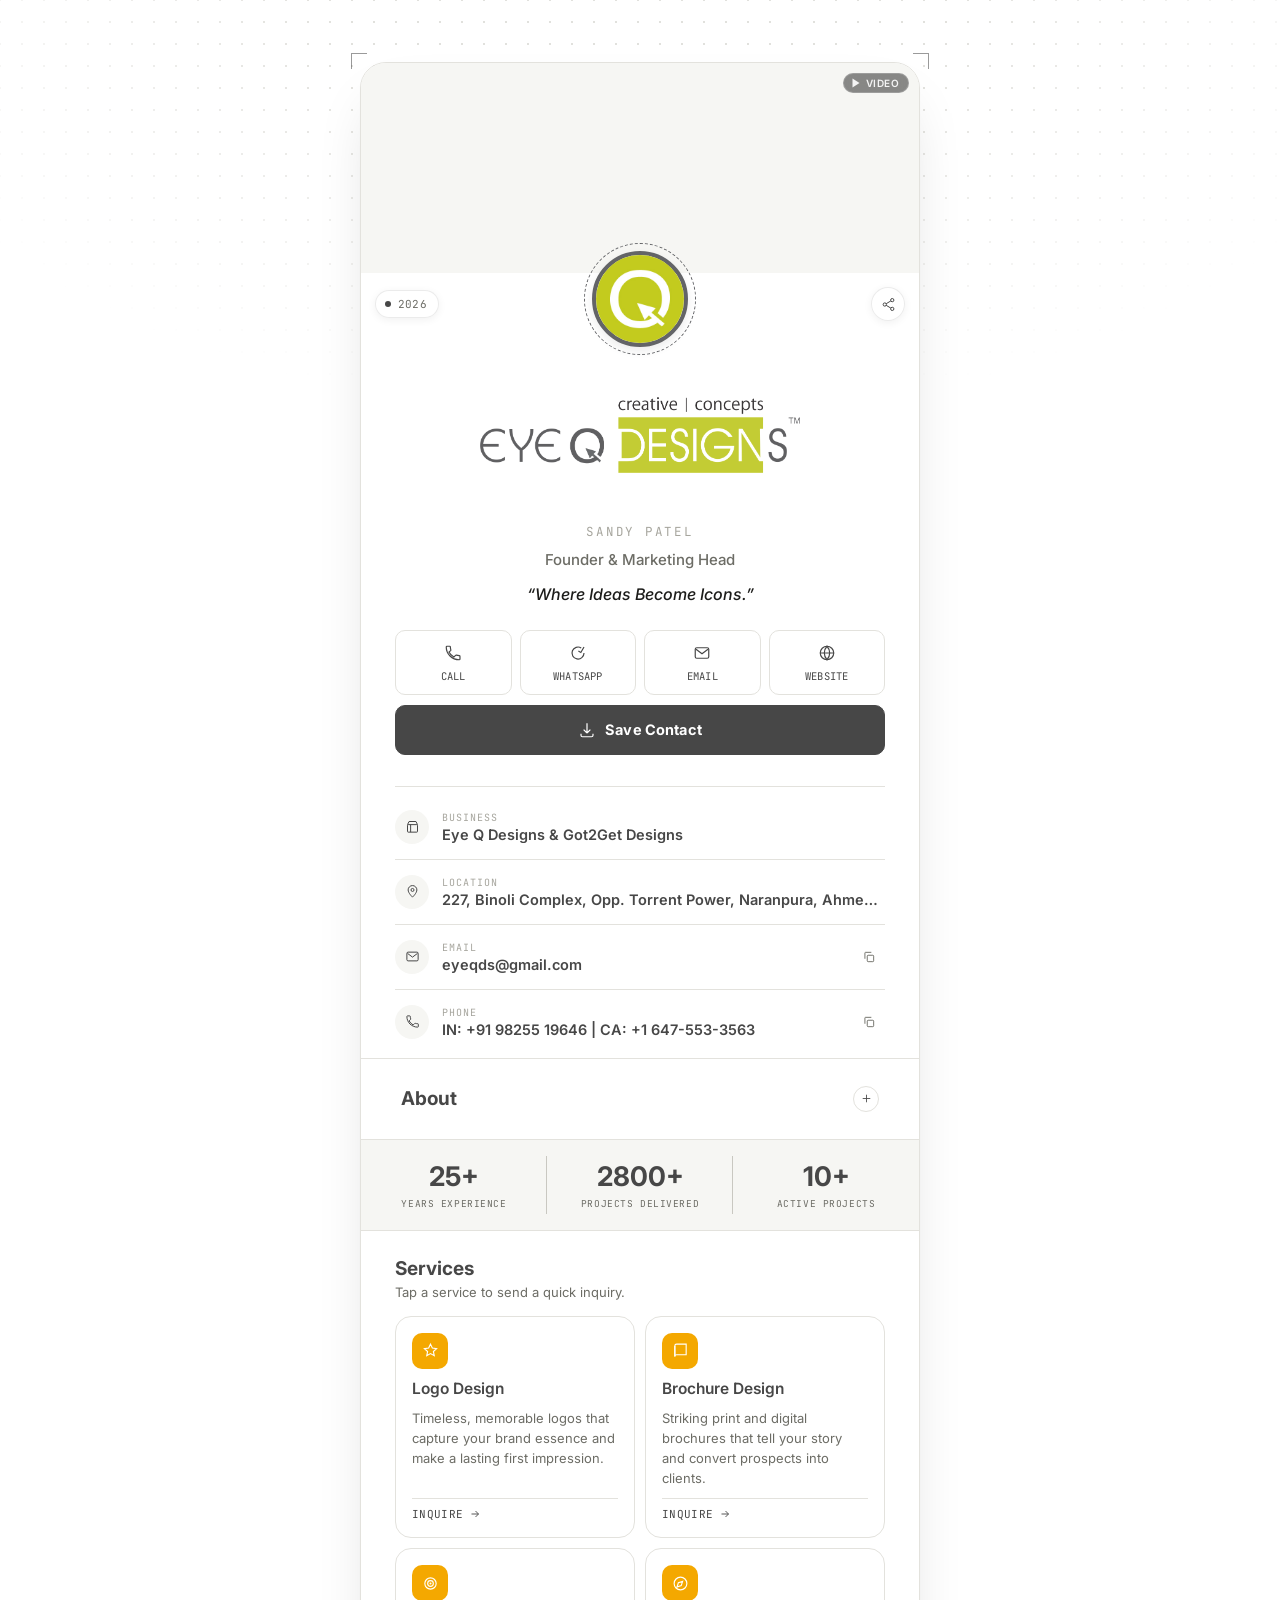
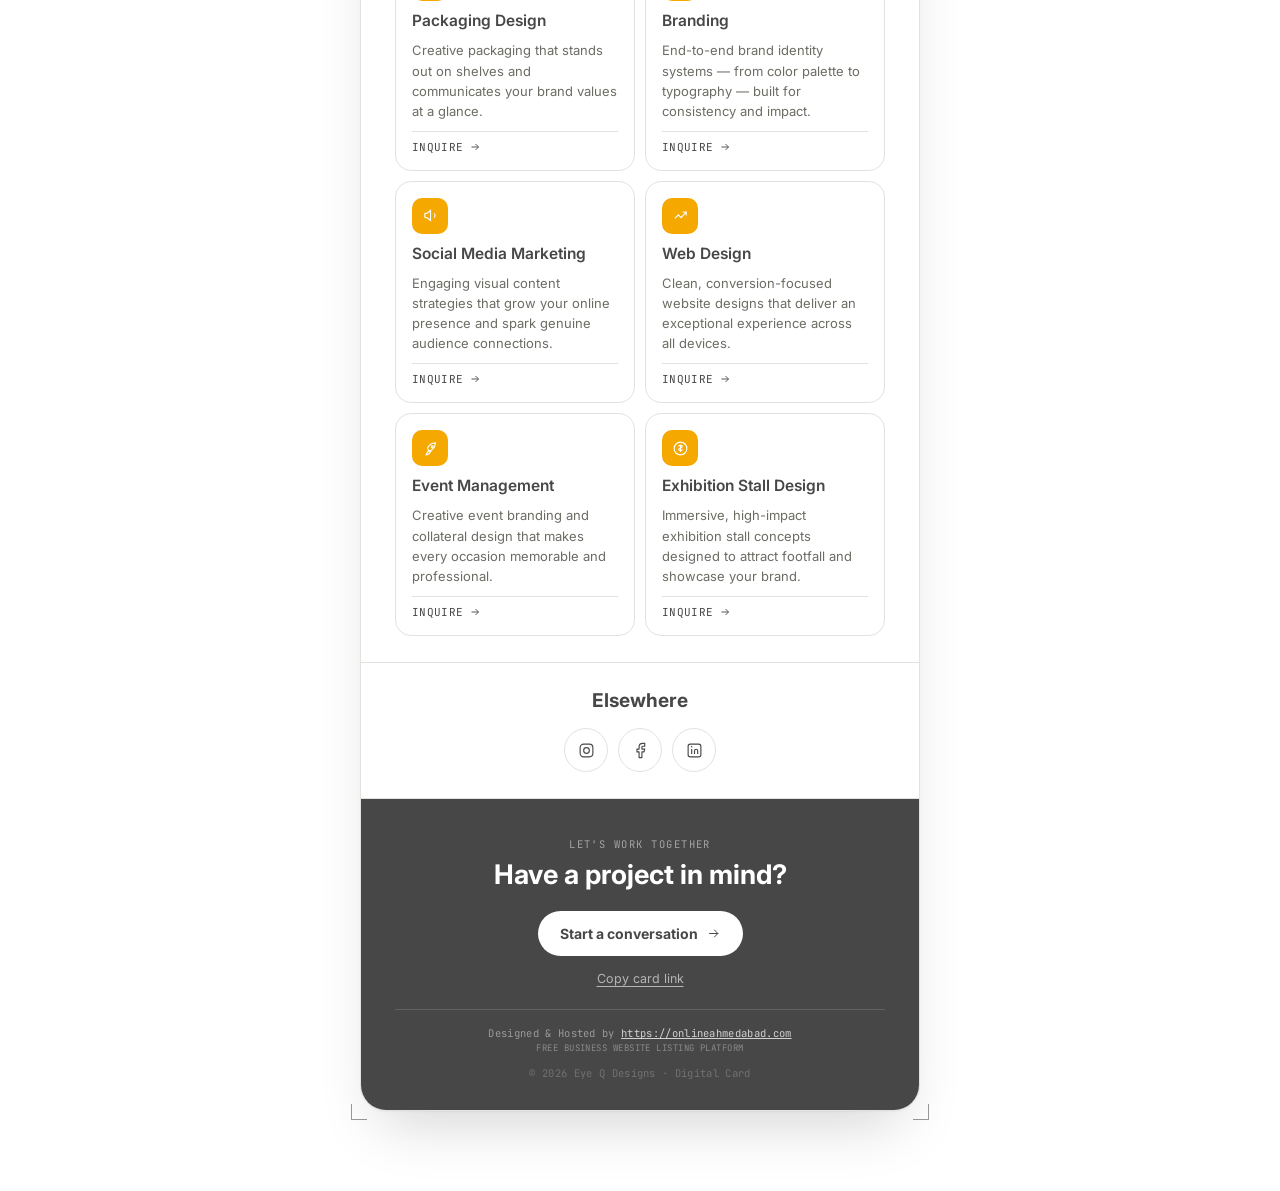
==== digital-card/index.html @ b86238ed "Digital Card Update" ====
<!DOCTYPE html>
<html lang="en">

<head>
  <meta charset="UTF-8">
  <meta name="viewport" content="width=device-width, initial-scale=1.0, viewport-fit=cover">
  <title>Eye Q Designs — Digital Business Card</title>
  <meta name="description"
    content="Eye Q Designs & Got2Get Designs — Professional graphic design studio by Sandy Patel. Logo Design, Branding, Packaging, Social Media Marketing, Web Design, Event Management and Exhibition Stall Design.">
  <meta name="theme-color" content="#0a0a0a">

  <!-- Favicon -->
  <link rel="icon" type="image/x-icon" href="https://onlineahmedabad.com/images/favicon.ico">

  <!-- Open Graph / Facebook / WhatsApp / LinkedIn -->
  <meta property="og:type" content="website">
  <meta property="og:url" content="https://got2get.ca/digital-card/">
  <meta property="og:title" content="Eye Q Designs — Digital Business Card">
  <meta property="og:description"
    content="Eye Q Designs & Got2Get Designs — 25+ years of professional graphic design. Logo, Branding, Packaging, Web Design & more by Sandy Patel.">
  <meta property="og:image" content="images/logo.png">

  <!-- Twitter -->
  <meta name="twitter:card" content="summary_large_image">
  <meta name="twitter:url" content="https://got2get.ca/digital-card/">
  <meta name="twitter:title" content="Eye Q Designs — Digital Business Card">
  <meta name="twitter:description"
    content="Eye Q Designs & Got2Get Designs — 25+ years of professional graphic design. Logo, Branding, Packaging, Web Design & more by Sandy Patel.">
  <meta name="twitter:image" content="images/logo.png">

  <link rel="preconnect" href="https://fonts.googleapis.com">
  <link rel="preconnect" href="https://fonts.gstatic.com" crossorigin>
  <link
    href="https://fonts.googleapis.com/css2?family=Inter:wght@300;400;500;600;700;800;900&family=JetBrains+Mono:wght@400;500&display=swap"
    rel="stylesheet">

  <link rel="stylesheet" href="style.css">
</head>

<body>

  <!-- ambient background -->
  <div class="backdrop" aria-hidden="true"></div>

  <main class="page">
    <div class="card-frame">

      <!-- print-inspired crop marks — the card's signature motif -->
      <span class="crop crop--tl" aria-hidden="true"></span>
      <span class="crop crop--tr" aria-hidden="true"></span>
      <span class="crop crop--bl" aria-hidden="true"></span>
      <span class="crop crop--br" aria-hidden="true"></span>

      <article class="card" id="card" tabindex="-1">

        <!-- ============ PRODUCT SLIDER ============ -->
        <div class="slider-container" id="productSlider">
          <div class="slider-track" id="sliderTrack">
            <!-- populated by JS -->
          </div>
          <button class="slider-arrow slider-arrow--prev" id="sliderPrevBtn" type="button" aria-label="Previous Slide">
            <svg viewBox="0 0 24 24" fill="none" stroke="currentColor" stroke-width="2">
              <path d="M15 19l-7-7 7-7" />
            </svg>
          </button>
          <button class="slider-arrow slider-arrow--next" id="sliderNextBtn" type="button" aria-label="Next Slide">
            <svg viewBox="0 0 24 24" fill="none" stroke="currentColor" stroke-width="2">
              <path d="M9 5l7 7-7 7" />
            </svg>
          </button>
          <div class="slider-dots" id="sliderDots">
            <!-- populated by JS -->
          </div>
        </div>

        <!-- ============ HERO ============ -->
        <header class="hero">
          <div class="hero__top">
            <span class="status" id="statusPill">
              <span class="status__dot" aria-hidden="true"></span>
              2026
            </span>
            <button class="icon-btn" id="shareBtn" type="button" aria-label="Share this card">
              <svg viewBox="0 0 24 24" fill="none" stroke="currentColor" stroke-width="1.6">
                <circle cx="18" cy="5" r="2.6" />
                <circle cx="6" cy="12" r="2.6" />
                <circle cx="18" cy="19" r="2.6" />
                <line x1="8.3" y1="10.7" x2="15.7" y2="6.3" />
                <line x1="8.3" y1="13.3" x2="15.7" y2="17.7" />
              </svg>
            </button>
          </div>

          <div class="avatar" id="avatar" aria-hidden="true">
            <span class="avatar__ring"></span>
            <img src="images/mono-logo.jpg" class="avatar__logo" id="avatarInitials" alt="Eye Q Designs logo">
          </div>

          <img src="images/logo.png" class="brand-logo" alt="Eye Q Designs">
          <p class="eyebrow" id="eyebrow">Sandy Patel</p>
          <h1 class="name sr-only" id="cardName">Eye Q Designs</h1>
          <p class="role" id="cardRole">Founder and Marketing Head</p>
          <p class="tagline" id="cardTagline">“Transforming Spaces. Elevating Lifestyles.”</p>

          <!-- quick actions -->
          <nav class="actions" id="actions" aria-label="Quick contact actions">
            <a class="action-btn" id="actCall" href="#" aria-label="Call">
              <svg viewBox="0 0 24 24" fill="none" stroke="currentColor" stroke-width="1.6">
                <path
                  d="M6.6 10.8c1.4 2.8 3.8 5.2 6.6 6.6l2.2-2.2c.3-.3.7-.4 1.1-.3 1.2.4 2.5.6 3.8.6.6 0 1 .4 1 1V20c0 .6-.4 1-1 1C10.6 21 3 13.4 3 4c0-.6.4-1 1-1h3.5c.6 0 1 .4 1 1 0 1.3.2 2.6.6 3.8.1.4 0 .8-.3 1.1L6.6 10.8Z" />
              </svg>
              <span>Call</span>
            </a>
            <a class="action-btn" id="actWhatsapp" href="#" target="_blank" rel="noopener" aria-label="WhatsApp">
              <svg viewBox="0 0 24 24" fill="none" stroke="currentColor" stroke-width="1.6">
                <path d="M20 12a8 8 0 1 1-3.7-6.7" />
                <path d="M20 4l-4.2 7.3-3.3-2" />
              </svg>
              <span>WhatsApp</span>
            </a>
            <a class="action-btn" id="actEmail" href="#" aria-label="Email">
              <svg viewBox="0 0 24 24" fill="none" stroke="currentColor" stroke-width="1.6">
                <rect x="3" y="5" width="18" height="14" rx="2" />
                <path d="m4 7 8 6 8-6" />
              </svg>
              <span>Email</span>
            </a>
            <a class="action-btn" id="actWeb" href="https://nexadecor.in" target="_blank" rel="noopener"
              aria-label="Website">
              <svg viewBox="0 0 24 24" fill="none" stroke="currentColor" stroke-width="1.6">
                <circle cx="12" cy="12" r="9" />
                <path d="M3 12h18M12 3c2.4 2.6 3.6 5.7 3.6 9s-1.2 6.4-3.6 9c-2.4-2.6-3.6-5.7-3.6-9S9.6 5.6 12 3Z" />
              </svg>
              <span>Website</span>
            </a>
          </nav>

          <button class="save-btn" id="saveBtn" type="button">
            <svg viewBox="0 0 24 24" fill="none" stroke="currentColor" stroke-width="1.6">
              <path d="M12 3v13m0 0-4.5-4.5M12 16l4.5-4.5" />
              <path d="M4 17v2a2 2 0 0 0 2 2h12a2 2 0 0 0 2-2v-2" />
            </svg>
            Save Contact
          </button>
        </header>

        <!-- ============ INFO STRIP ============ -->
        <section class="info-strip" aria-label="Business details">
          <div class="info-row" data-copy data-copy-target="infoBusiness">
            <span class="info-row__icon" aria-hidden="true">
              <svg viewBox="0 0 24 24" fill="none" stroke="currentColor" stroke-width="1.6">
                <rect x="4" y="9" width="16" height="12" rx="1" />
                <path d="M9 21V9M4 9l2.5-5h11L20 9" />
              </svg>
            </span>
            <span class="info-row__text">
              <span class="info-row__label">Business</span>
              <span class="info-row__value" id="infoBusiness">Nexa Decor</span>
            </span>
          </div>
          <div class="info-row" data-copy data-copy-target="infoLocation">
            <span class="info-row__icon" aria-hidden="true">
              <svg viewBox="0 0 24 24" fill="none" stroke="currentColor" stroke-width="1.6">
                <path d="M12 21s7-6.5 7-11.5A7 7 0 0 0 5 9.5C5 14.5 12 21 12 21Z" />
                <circle cx="12" cy="9.5" r="2.4" />
              </svg>
            </span>
            <span class="info-row__text">
              <span class="info-row__label">Location</span>
              <span class="info-row__value" id="infoLocation">Ahmedabad, Gujarat, India</span>
            </span>
          </div>
          <div class="info-row" data-copy data-copy-target="infoEmail">
            <span class="info-row__icon" aria-hidden="true">
              <svg viewBox="0 0 24 24" fill="none" stroke="currentColor" stroke-width="1.6">
                <rect x="3" y="5" width="18" height="14" rx="2" />
                <path d="m4 7 8 6 8-6" />
              </svg>
            </span>
            <span class="info-row__text">
              <span class="info-row__label">Email</span>
              <span class="info-row__value" id="infoEmail">nexadecor.in@gmail.com</span>
            </span>
            <button class="copy-btn" type="button" aria-label="Copy email">
              <svg viewBox="0 0 24 24" fill="none" stroke="currentColor" stroke-width="1.6">
                <rect x="9" y="9" width="11" height="11" rx="1.5" />
                <path d="M5 15V5a1 1 0 0 1 1-1h10" />
              </svg>
            </button>
          </div>
          <div class="info-row" data-copy data-copy-target="infoPhone">
            <span class="info-row__icon" aria-hidden="true">
              <svg viewBox="0 0 24 24" fill="none" stroke="currentColor" stroke-width="1.6">
                <path
                  d="M6.6 10.8c1.4 2.8 3.8 5.2 6.6 6.6l2.2-2.2c.3-.3.7-.4 1.1-.3 1.2.4 2.5.6 3.8.6.6 0 1 .4 1 1V20c0 .6-.4 1-1 1C10.6 21 3 13.4 3 4c0-.6.4-1 1-1h3.5c.6 0 1 .4 1 1 0 1.3.2 2.6.6 3.8.1.4 0 .8-.3 1.1L6.6 10.8Z" />
              </svg>
            </span>
            <span class="info-row__text">
              <span class="info-row__label">Phone</span>
              <span class="info-row__value" id="infoPhone">+91 98671 42626</span>
            </span>
            <button class="copy-btn" type="button" aria-label="Copy phone number">
              <svg viewBox="0 0 24 24" fill="none" stroke="currentColor" stroke-width="1.6">
                <rect x="9" y="9" width="11" height="11" rx="1.5" />
                <path d="M5 15V5a1 1 0 0 1 1-1h10" />
              </svg>
            </button>
          </div>
        </section>

        <!-- ============ ABOUT ============ -->
        <section class="section" id="aboutSection">
          <button class="accordion__trigger" id="aboutTrigger" aria-expanded="false" aria-controls="aboutPanel">
            <span class="section__title">About</span>
            <span class="accordion__icon" aria-hidden="true">
              <svg viewBox="0 0 24 24" fill="none" stroke="currentColor" stroke-width="1.6">
                <line x1="12" y1="5" x2="12" y2="19" />
                <line x1="5" y1="12" x2="19" y2="12" />
              </svg>
            </span>
          </button>
          <div class="accordion__panel" id="aboutPanel">
            <div class="accordion__inner" id="aboutContent">
              <!-- populated by JS -->
            </div>
          </div>
        </section>

        <!-- ============ HIGHLIGHTS ============ -->
        <section class="highlights" id="highlights" aria-label="Career highlights">
          <!-- populated by JS -->
        </section>

        <!-- ============ SERVICES ============ -->
        <section class="section" data-reveal>
          <p class="section__title section__title--static">Services</p>
          <p class="section__sub">Tap a service to send a quick inquiry.</p>
          <div class="services" id="services">
            <!-- populated by JS -->
          </div>
        </section>

        <!-- ============ SOCIAL ============ -->
        <section class="section social" data-reveal>
          <p class="section__title section__title--static">Elsewhere</p>
          <div class="social__row" id="socialRow">
            <!-- populated by JS -->
          </div>
        </section>

        <!-- ============ FOOTER / CTA ============ -->
        <footer class="footer" data-reveal>
          <p class="footer__kicker">Let's work together</p>
          <h2 class="footer__title">Have a project in mind?</h2>
          <a class="footer__cta" id="footerWhatsapp" href="#" target="_blank" rel="noopener">
            Start a conversation
            <svg viewBox="0 0 24 24" fill="none" stroke="currentColor" stroke-width="1.6">
              <path d="M5 12h14M13 6l6 6-6 6" />
            </svg>
          </a>
          <button class="footer__ghost" id="copyLinkBtn" type="button">Copy card link</button>
          <div class="footer__rule" aria-hidden="true"></div>
          <p class="footer__fine">
            Designed & Hosted by <a href="https://onlineahmedabad.com" target="_blank" rel="noopener"
              style="text-decoration: underline; color: rgba(255, 255, 255, 0.75);"
              title="Free Business Website Listing Platform">https://onlineahmedabad.com</a>
            <br>
            <span style="font-size: 9px; opacity: 0.8; letter-spacing: 0.05em; text-transform: uppercase;">Free Business
              Website Listing Platform</span>
          </p>
          <p class="footer__fine" style="margin-top: 12px; opacity: 0.5;">
            &copy; <span id="footYear"></span> <span id="footName"></span> · Digital Card
          </p>
        </footer>

      </article>
    </div>
  </main>

  <div class="toast" id="toast" role="status" aria-live="polite"></div>

  <script src="script.js"></script>
</body>

</html>
---- digital-card/style.css ----
/* ============================================================
   DIGITAL BUSINESS CARD — design tokens
   Strict monochrome system: black is the root, white the ground.
   ============================================================ */

:root {
  --ink: #474747;
  /* root color — primary text, buttons, borders on focus */
  --ink-soft: #1c1c1a;
  /* hover state of ink surfaces */
  --paper: #ffffff;
  /* background */
  --paper-soft: #f6f6f3;
  /* secondary panel tint */
  --line: #e3e2dd;
  /* hairline borders */
  --line-strong: #c9c8c1;
  --mute: #6c6c65;
  /* secondary text */
  --mute-2: #a6a59d;
  /* tertiary / placeholder text */

  --font-display: 'Inter', -apple-system, BlinkMacSystemFont, 'Segoe UI', sans-serif;
  --font-body: 'Inter', -apple-system, BlinkMacSystemFont, 'Segoe UI', sans-serif;
  --font-mono: 'JetBrains Mono', ui-monospace, SFMono-Regular, Menlo, monospace;

  --radius-lg: 26px;
  --radius-md: 16px;
  --radius-sm: 10px;

  --shadow-card: 0 1px 2px rgba(10, 10, 10, .04), 0 30px 60px -20px rgba(10, 10, 10, .18);

  --ease: cubic-bezier(.22, 1, .36, 1);
}

/* ============ Reset ============ */
*,
*::before,
*::after {
  box-sizing: border-box;
}

html {
  -webkit-text-size-adjust: 100%;
}

body {
  margin: 0;
  background: var(--paper);
  color: var(--ink);
  font-family: var(--font-body);
  -webkit-font-smoothing: antialiased;
  text-rendering: optimizeLegibility;
}

h1,
h2,
h3,
p {
  margin: 0;
}

ul {
  list-style: none;
  margin: 0;
  padding: 0;
}

a {
  color: inherit;
  text-decoration: none;
}

button {
  font: inherit;
  color: inherit;
  background: none;
  border: 0;
  cursor: pointer;
}

img {
  max-width: 100%;
  display: block;
}

svg {
  width: 18px;
  height: 18px;
}

:focus-visible {
  outline: 2px solid var(--ink);
  outline-offset: 3px;
  border-radius: 4px;
}

/* ============ Backdrop ============ */
.backdrop {
  position: fixed;
  inset: 0;
  z-index: -1;
  background-image: radial-gradient(var(--line-strong) 1px, transparent 1px);
  background-size: 22px 22px;
  background-position: -11px -11px;
  -webkit-mask-image: radial-gradient(ellipse 80% 60% at 50% 0%, #000 30%, transparent 78%);
  mask-image: radial-gradient(ellipse 80% 60% at 50% 0%, #000 30%, transparent 78%);
  opacity: .55;
}

/* ============ Page / frame ============ */
.page {
  min-height: 100vh;
  min-height: 100dvh;
  display: flex;
  justify-content: center;
  align-items: flex-start;
  padding: 28px 16px 56px;
}

.card-frame {
  position: relative;
  width: 100%;
  max-width: 500px;
  margin-top: 6px;
  perspective: 1600px;
}

/* Crop marks — the card's signature motif, borrowed from print press-checks */
.crop {
  position: absolute;
  width: 16px;
  height: 16px;
  pointer-events: none;
  opacity: .55;
}

.crop::before,
.crop::after {
  content: "";
  position: absolute;
  background: var(--ink);
}

.crop::before {
  width: 100%;
  height: 1px;
  top: 0;
  left: 0;
}

.crop::after {
  width: 1px;
  height: 100%;
  top: 0;
  left: 0;
}

.crop--tl {
  top: -9px;
  left: -9px;
}

.crop--tr {
  top: -9px;
  right: -9px;
  transform: scaleX(-1);
}

.crop--bl {
  bottom: -9px;
  left: -9px;
  transform: scaleY(-1);
}

.crop--br {
  bottom: -9px;
  right: -9px;
  transform: scale(-1, -1);
}

/* ============ Card ============ */
.card {
  position: relative;
  background: var(--paper);
  border: 1px solid var(--line);
  border-radius: var(--radius-lg);
  box-shadow: var(--shadow-card);
  overflow: hidden;
  transform-style: preserve-3d;
  will-change: transform;
  transition: transform .35s var(--ease);
}

.card:focus {
  outline: none;
}

/* ============ Product Slider ============ */
.slider-container {
  position: relative;
  width: 100%;
  height: 210px;
  background: var(--paper-soft);
  overflow: hidden;
  user-select: none;
}

.slider-track {
  display: flex;
  height: 100%;
  width: 100%;
  transition: transform 0.5s cubic-bezier(.22, 1, .36, 1);
  will-change: transform;
}

.slide {
  min-width: 100%;
  height: 100%;
  position: relative;
}

.slide img,
.slide video {
  width: 100%;
  height: 100%;
  object-fit: cover;
  display: block;
}

/* Muted / autoplay indicator badge on video slides */
.slide-video-badge {
  position: absolute;
  top: 10px;
  right: 10px;
  z-index: 4;
  background: rgba(0, 0, 0, 0.45);
  backdrop-filter: blur(6px);
  -webkit-backdrop-filter: blur(6px);
  border: 1px solid rgba(255, 255, 255, 0.18);
  border-radius: 20px;
  padding: 3px 9px 3px 6px;
  display: flex;
  align-items: center;
  gap: 4px;
  font-size: 10px;
  font-weight: 600;
  letter-spacing: 0.04em;
  color: rgba(255, 255, 255, 0.9);
  text-transform: uppercase;
  pointer-events: none;
}

.slide-video-badge svg {
  width: 12px;
  height: 12px;
}

.slider-arrow {
  position: absolute;
  top: 50%;
  transform: translateY(-50%);
  width: 32px;
  height: 32px;
  border-radius: 50%;
  background: rgba(255, 255, 255, 0.75);
  backdrop-filter: blur(8px);
  -webkit-backdrop-filter: blur(8px);
  border: 1px solid var(--line);
  color: var(--ink);
  display: flex;
  align-items: center;
  justify-content: center;
  cursor: pointer;
  z-index: 5;
  opacity: 0;
  pointer-events: none;
  transition: opacity 0.25s var(--ease), background 0.25s var(--ease), transform 0.2s var(--ease);
}

.slider-container:hover .slider-arrow {
  opacity: 1;
  pointer-events: auto;
}

.slider-arrow:hover {
  background: var(--paper);
  transform: translateY(-50%) scale(1.08);
}

.slider-arrow:active {
  transform: translateY(-50%) scale(0.96);
}

.slider-arrow--prev {
  left: 12px;
}

.slider-arrow--next {
  right: 12px;
}

.slider-arrow svg {
  width: 16px;
  height: 16px;
}

.slider-dots {
  position: absolute;
  bottom: 12px;
  left: 50%;
  transform: translateX(-50%);
  display: flex;
  gap: 6px;
  z-index: 5;
}

.slider-dot {
  width: 6px;
  height: 6px;
  border-radius: 50%;
  background: rgba(255, 255, 255, 0.4);
  transition: background 0.25s var(--ease), transform 0.25s var(--ease);
  cursor: pointer;
}

.slider-dot.is-active {
  background: var(--paper);
  transform: scale(1.2);
}

/* ============ Hero ============ */
.hero {
  padding: 12px 26px 26px;
  text-align: center;
  position: relative;
}

.hero::after {
  content: "";
  position: absolute;
  left: 26px;
  right: 26px;
  bottom: 0;
  height: 1px;
  background: var(--line);
}

.hero__top {
  position: absolute;
  top: 14px;
  left: 14px;
  right: 14px;
  z-index: 15;
  display: flex;
  align-items: center;
  justify-content: space-between;
  margin-bottom: 0;
  pointer-events: none;
}

.hero__top .status,
.hero__top .icon-btn {
  pointer-events: auto;
  background: rgba(255, 255, 255, 0.82);
  backdrop-filter: blur(12px);
  -webkit-backdrop-filter: blur(12px);
  border-color: rgba(0, 0, 0, 0.08);
  box-shadow: 0 2px 8px rgba(0, 0, 0, 0.06);
}

.status {
  display: inline-flex;
  align-items: center;
  gap: 7px;
  font-family: var(--font-mono);
  font-size: 11px;
  letter-spacing: .02em;
  color: var(--mute);
  border: 1px solid var(--line);
  padding: 6px 11px 6px 9px;
  border-radius: 999px;
}

.status__dot {
  width: 6px;
  height: 6px;
  border-radius: 50%;
  background: var(--ink);
  animation: pulse 2.4s ease-in-out infinite;
}

@keyframes pulse {

  0%,
  100% {
    opacity: 1;
    transform: scale(1);
  }

  50% {
    opacity: .35;
    transform: scale(.72);
  }
}

.icon-btn {
  width: 34px;
  height: 34px;
  display: inline-flex;
  align-items: center;
  justify-content: center;
  border: 1px solid var(--line);
  border-radius: 50%;
  color: var(--ink);
  flex-shrink: 0;
  transition: background .25s var(--ease), color .25s var(--ease), border-color .25s var(--ease);
}

.icon-btn:hover {
  background: var(--ink);
  color: var(--paper);
  border-color: var(--ink);
}

.icon-btn svg {
  width: 15px;
  height: 15px;
}

.avatar {
  position: relative;
  width: 96px;
  height: 96px;
  margin: -52px auto 18px;
  display: flex;
  align-items: center;
  justify-content: center;
  z-index: 10;
}

.avatar__ring {
  position: absolute;
  inset: -8px;
  border: 1px dashed #636467;
  border-radius: 50%;
  animation: spin 50s linear infinite;
}

@keyframes spin {
  to {
    transform: rotate(360deg);
  }
}

.avatar__initials,
.avatar__logo {
  width: 100%;
  height: 100%;
  border-radius: 50%;
  background: var(--paper-soft);
  display: flex;
  align-items: center;
  justify-content: center;
  border: 4px solid #636467;
  box-shadow: 0 4px 10px rgba(0, 0, 0, 0.08);
  overflow: hidden;
  object-fit: cover;
  object-position: center;
}

/* Text-initials variant (fallback) */
.avatar__initials {
  color: var(--paper);
  font-family: var(--font-display);
  font-weight: 500;
  font-size: 40px;
  letter-spacing: .01em;
  background: var(--ink);
}

.eyebrow {
  font-family: var(--font-mono);
  font-size: 12.5px;
  letter-spacing: .14em;
  text-transform: uppercase;
  color: var(--mute-2);
  margin-bottom: 10px;
  margin-top: 50px;
}

.name {
  font-family: var(--font-display);
  font-weight: 700;
  font-size: clamp(30px, 7vw, 38px);
  letter-spacing: -.01em;
  line-height: 1.06;
}

.brand-logo {
  max-width: 100%;
  width: 320px;
  height: auto;
  margin: 14px auto 10px;
  display: block;
  margin-top: 50px;
}

.sr-only {
  position: absolute;
  width: 1px;
  height: 1px;
  padding: 0;
  margin: -1px;
  overflow: hidden;
  clip: rect(0, 0, 0, 0);
  white-space: nowrap;
  border-width: 0;
}

.role {
  margin-top: 6px;
  font-size: 15px;
  color: var(--mute);
  font-weight: 500;
}

.tagline {
  margin: 14px auto 0;
  max-width: none;
  font-family: var(--font-display);
  font-style: italic;
  font-weight: 500;
  font-size: 16px;
  color: var(--ink-soft);
  line-height: 1.45;
}

/* ============ Actions ============ */
.actions {
  display: grid;
  grid-template-columns: repeat(4, 1fr);
  gap: 8px;
  margin-top: 24px;
}

.action-btn {
  display: flex;
  flex-direction: column;
  align-items: center;
  gap: 7px;
  padding: 13px 4px 11px;
  border: 1px solid var(--line);
  border-radius: var(--radius-sm);
  font-family: var(--font-mono);
  font-size: 10.5px;
  letter-spacing: .02em;
  text-transform: uppercase;
  color: var(--ink);
  position: relative;
  overflow: hidden;
  transition: background .25s var(--ease), color .25s var(--ease), border-color .25s var(--ease), transform .15s var(--ease);
}

.action-btn svg {
  width: 18px;
  height: 18px;
}

.action-btn:hover {
  background: var(--ink);
  color: var(--paper);
  border-color: var(--ink);
  transform: translateY(-2px);
}

.action-btn:active {
  transform: translateY(0) scale(.97);
}

.save-btn {
  width: 100%;
  margin-top: 10px;
  display: flex;
  align-items: center;
  justify-content: center;
  gap: 9px;
  background: var(--ink);
  color: var(--paper);
  border: 1px solid var(--ink);
  border-radius: var(--radius-sm);
  padding: 15px;
  font-weight: 700;
  font-size: 14.5px;
  letter-spacing: .01em;
  position: relative;
  overflow: hidden;
  transition: background .25s var(--ease), color .25s var(--ease), transform .15s var(--ease);
}

.save-btn:hover {
  background: var(--ink-soft);
}

.save-btn:active {
  transform: scale(.98);
}

/* ripple */
.ripple {
  position: absolute;
  border-radius: 50%;
  background: currentColor;
  opacity: .25;
  transform: scale(0);
  animation: ripple .6s var(--ease) forwards;
  pointer-events: none;
}

@keyframes ripple {
  to {
    transform: scale(2.6);
    opacity: 0;
  }
}

/* ============ Info strip ============ */
.info-strip {
  padding: 6px 26px 4px;
}

.info-row {
  display: flex;
  align-items: center;
  gap: 13px;
  padding: 15px 0;
  border-bottom: 1px solid var(--line);
}

.info-row:last-child {
  border-bottom: none;
}

.info-row__icon {
  width: 34px;
  height: 34px;
  flex-shrink: 0;
  border-radius: 50%;
  background: var(--paper-soft);
  display: flex;
  align-items: center;
  justify-content: center;
  color: var(--ink);
}

.info-row__icon svg {
  width: 15px;
  height: 15px;
}

.info-row__text {
  display: flex;
  flex-direction: column;
  gap: 2px;
  min-width: 0;
  flex: 1;
}

.info-row__label {
  font-family: var(--font-mono);
  font-size: 10px;
  letter-spacing: .1em;
  text-transform: uppercase;
  color: var(--mute-2);
}

.info-row__value {
  font-size: 14.5px;
  font-weight: 600;
  overflow: hidden;
  text-overflow: ellipsis;
  white-space: nowrap;
}

.copy-btn {
  width: 32px;
  height: 32px;
  border-radius: 50%;
  display: flex;
  align-items: center;
  justify-content: center;
  color: var(--mute);
  flex-shrink: 0;
  transition: background .2s var(--ease), color .2s var(--ease);
}

.copy-btn svg {
  width: 14px;
  height: 14px;
}

.copy-btn:hover {
  background: var(--paper-soft);
  color: var(--ink);
}

/* ============ Section shared ============ */
.section {
  padding: 22px 26px;
  border-top: 1px solid var(--line);
}

.section__title {
  font-family: var(--font-display);
  font-weight: 700;
  font-size: 19px;
}

.section__sub {
  margin-top: 4px;
  font-size: 13px;
  color: var(--mute);
  margin-bottom: 16px;
}

/* ============ About accordion ============ */
.accordion__trigger {
  width: 100%;
  display: flex;
  align-items: center;
  justify-content: space-between;
}

.accordion__icon {
  width: 26px;
  height: 26px;
  border: 1px solid var(--line);
  border-radius: 50%;
  display: flex;
  align-items: center;
  justify-content: center;
  transition: transform .3s var(--ease), background .25s var(--ease), color .25s var(--ease);
  flex-shrink: 0;
}

.accordion__icon svg {
  width: 13px;
  height: 13px;
}

.accordion__trigger[aria-expanded="true"] .accordion__icon {
  transform: rotate(135deg);
  background: var(--ink);
  color: var(--paper);
}

.accordion__panel {
  display: grid;
  grid-template-rows: 0fr;
  transition: grid-template-rows .4s var(--ease);
}

.accordion__panel.is-open {
  grid-template-rows: 1fr;
}

.accordion__inner {
  overflow: hidden;
  min-height: 0;
}

.about-copy {
  padding-top: 16px;
  font-size: 14.5px;
  line-height: 1.75;
  color: var(--ink-soft);
  text-align: justify;
}

.about-copy p {
  margin-bottom: 12px;
}

.about-copy p:last-child {
  margin-bottom: 0;
}

.about-list {
  margin-top: 14px;
  display: flex;
  flex-direction: column;
  gap: 9px;
}

.about-list li {
  display: flex;
  gap: 10px;
  font-size: 13.5px;
  color: var(--ink-soft);
  align-items: flex-start;
}

.about-list li::before {
  content: "";
  width: 5px;
  height: 5px;
  border-radius: 50%;
  background: var(--ink);
  margin-top: 7px;
  flex-shrink: 0;
}

.about-quote {
  margin-top: 16px;
  font-family: var(--font-display);
  font-style: italic;
  font-size: 15px;
  color: var(--ink);
  border-left: 2px solid var(--ink);
  padding-left: 14px;
}

/* ============ Highlights ============ */
.highlights {
  display: grid;
  grid-template-columns: repeat(3, 1fr);
  border-top: 1px solid var(--line);
  background: var(--paper-soft);
}

.highlight {
  padding: 20px 8px;
  text-align: center;
  position: relative;
}

.highlight:not(:last-child)::after {
  content: "";
  position: absolute;
  right: 0;
  top: 18%;
  bottom: 18%;
  width: 1px;
  background: var(--line-strong);
}

.highlight__num {
  font-family: var(--font-display);
  font-weight: 700;
  font-size: clamp(22px, 6vw, 27px);
}

.highlight__label {
  margin-top: 4px;
  font-family: var(--font-mono);
  font-size: 9.5px;
  letter-spacing: .06em;
  text-transform: uppercase;
  color: var(--mute);
}

/* ============ Services ============ */
.section__title--static {
  margin-bottom: 0;
}

.services {
  display: grid;
  grid-template-columns: 1fr;
  gap: 10px;
}

@media (min-width: 480px) {
  .services {
    grid-template-columns: 1fr 1fr;
  }
}

.service {
  border: 1px solid var(--line);
  border-radius: var(--radius-md);
  padding: 16px;
  display: flex;
  flex-direction: column;
  gap: 10px;
  transition: transform .25s var(--ease), box-shadow .25s var(--ease), border-color .25s var(--ease);
}

.service:hover {
  transform: translateY(-3px);
  border-color: var(--ink);
  box-shadow: 0 14px 30px -18px rgba(10, 10, 10, .35);
}

.service__icon {
  width: 36px;
  height: 36px;
  border-radius: 10px;
  background: #f4a800;
  color: var(--paper);
  display: flex;
  align-items: center;
  justify-content: center;
}

.service__icon svg {
  width: 17px;
  height: 17px;
}

.service__title {
  font-family: var(--font-display);
  font-weight: 600;
  font-size: 15.5px;
}

.service__desc {
  font-size: 13px;
  line-height: 1.55;
  color: var(--mute);
  flex: 1;
}

.service__link {
  display: inline-flex;
  align-items: center;
  gap: 6px;
  font-family: var(--font-mono);
  font-size: 11px;
  letter-spacing: .03em;
  text-transform: uppercase;
  padding-top: 8px;
  border-top: 1px solid var(--line);
}

.service__link svg {
  width: 12px;
  height: 12px;
  transition: transform .25s var(--ease);
}

.service:hover .service__link svg {
  transform: translateX(3px);
}

/* ============ Social ============ */
.social .section__title {
  text-align: center;
  margin-bottom: 16px;
}

.social__row {
  display: flex;
  flex-wrap: wrap;
  justify-content: center;
  gap: 10px;
}

.social__btn {
  width: 44px;
  height: 44px;
  border: 1px solid var(--line);
  border-radius: 50%;
  display: flex;
  align-items: center;
  justify-content: center;
  transition: background .25s var(--ease), color .25s var(--ease), border-color .25s var(--ease), transform .2s var(--ease);
}

.social__btn svg {
  width: 17px;
  height: 17px;
}

.social__btn:hover {
  background: var(--ink);
  color: var(--paper);
  border-color: var(--ink);
  transform: translateY(-2px);
}

/* ============ Footer ============ */
.footer {
  padding: 30px 26px 26px;
  text-align: center;
  border-top: 1px solid var(--line);
  background: var(--ink);
  color: var(--paper);
}

.footer__kicker {
  font-family: var(--font-mono);
  font-size: 10.5px;
  letter-spacing: .14em;
  text-transform: uppercase;
  color: rgba(255, 255, 255, .5);
}

.footer__title {
  margin-top: 8px;
  font-family: var(--font-display);
  font-weight: 700;
  font-size: clamp(22px, 6vw, 27px);
  line-height: 1.2;
  text-align: center;
}

.footer__cta {
  margin-top: 20px;
  display: inline-flex;
  align-items: center;
  gap: 8px;
  background: var(--paper);
  color: var(--ink);
  padding: 14px 22px;
  border-radius: 999px;
  font-weight: 700;
  font-size: 14px;
  transition: transform .2s var(--ease), background .2s var(--ease);
}

.footer__cta svg {
  width: 15px;
  height: 15px;
  transition: transform .25s var(--ease);
}

.footer__cta:hover {
  transform: translateY(-2px);
}

.footer__cta:hover svg {
  transform: translateX(3px);
}

.footer__ghost {
  display: block;
  margin: 14px auto 0;
  font-size: 12.5px;
  color: rgba(255, 255, 255, .6);
  text-decoration: underline;
  text-underline-offset: 3px;
  transition: color .2s var(--ease);
}

.footer__ghost:hover {
  color: var(--paper);
}

.footer__rule {
  height: 1px;
  background: rgba(255, 255, 255, .14);
  margin: 22px 0 16px;
}

.footer__fine {
  font-family: var(--font-mono);
  font-size: 10.5px;
  letter-spacing: .03em;
  color: rgba(255, 255, 255, .45);
}

/* ============ Toast ============ */
.toast {
  position: fixed;
  left: 50%;
  bottom: 26px;
  transform: translate(-50%, 16px);
  background: var(--ink);
  color: var(--paper);
  font-size: 13px;
  font-weight: 600;
  padding: 12px 20px;
  border-radius: 999px;
  box-shadow: 0 20px 40px -14px rgba(0, 0, 0, .4);
  opacity: 0;
  pointer-events: none;
  transition: opacity .3s var(--ease), transform .3s var(--ease);
  z-index: 50;
  white-space: nowrap;
}

.toast.is-visible {
  opacity: 1;
  transform: translate(-50%, 0);
}

/* ============ Scroll reveal ============ */
[data-reveal] {
  opacity: 0;
  transform: translateY(18px);
  transition: opacity .6s var(--ease), transform .6s var(--ease);
}

[data-reveal].in-view {
  opacity: 1;
  transform: translateY(0);
}

.service[data-reveal] {
  transition-delay: var(--stagger, 0ms);
}

/* ============ Responsive tuning ============ */
@media (min-width: 640px) {
  .page {
    padding: 56px 24px 80px;
  }

  .hero {
    padding: 30px 34px 32px;
  }

  .hero::after {
    left: 34px;
    right: 34px;
  }

  .info-strip {
    padding: 8px 34px 4px;
  }

  .section {
    padding: 26px 34px;
  }

  .footer {
    padding: 38px 34px 30px;
  }
}

@media (min-width: 860px) {
  .card-frame {
    max-width: 560px;
  }
}

/* ============ Motion & input preferences ============ */
@media (hover: none) {
  .card {
    transform: none !important;
  }
}

@media (prefers-reduced-motion: reduce) {

  *,
  *::before,
  *::after {
    animation-duration: .001ms !important;
    animation-iteration-count: 1 !important;
    transition-duration: .001ms !important;
    scroll-behavior: auto !important;
  }

  .card {
    transition: none;
  }
}
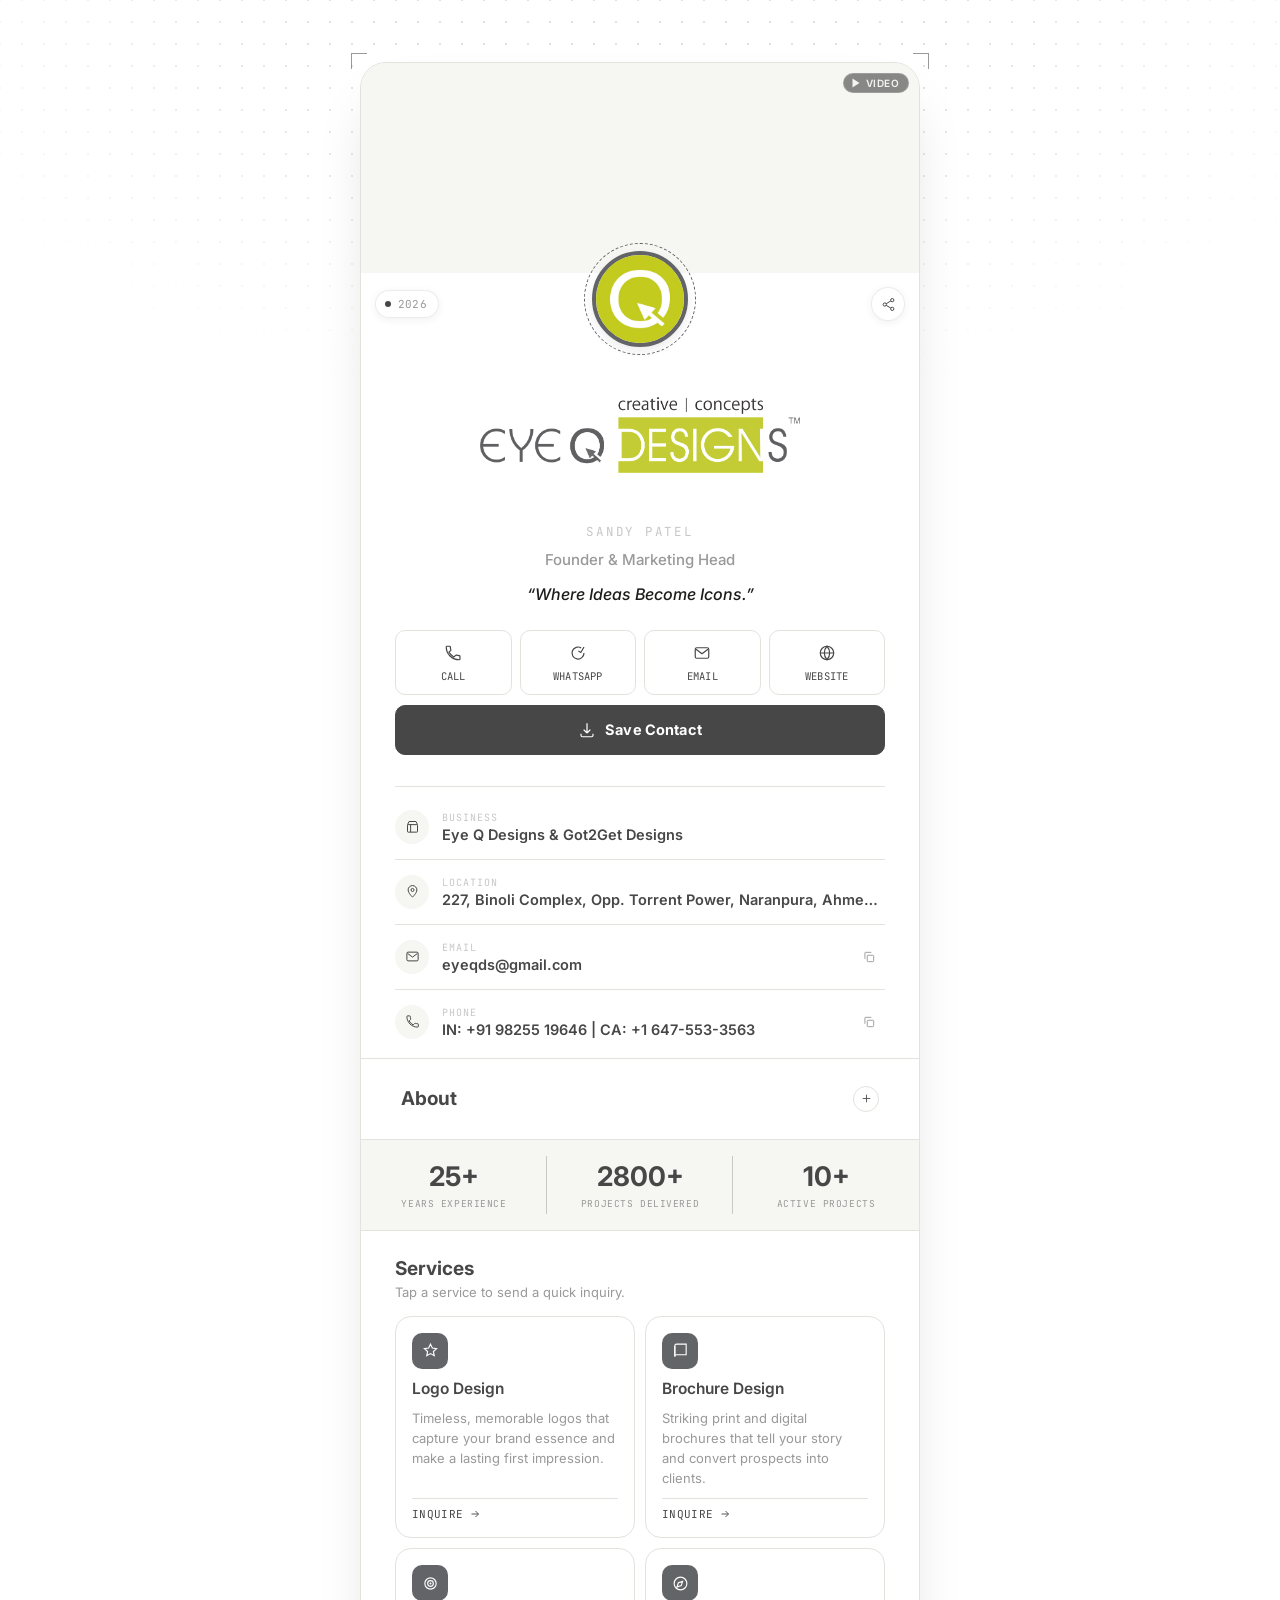
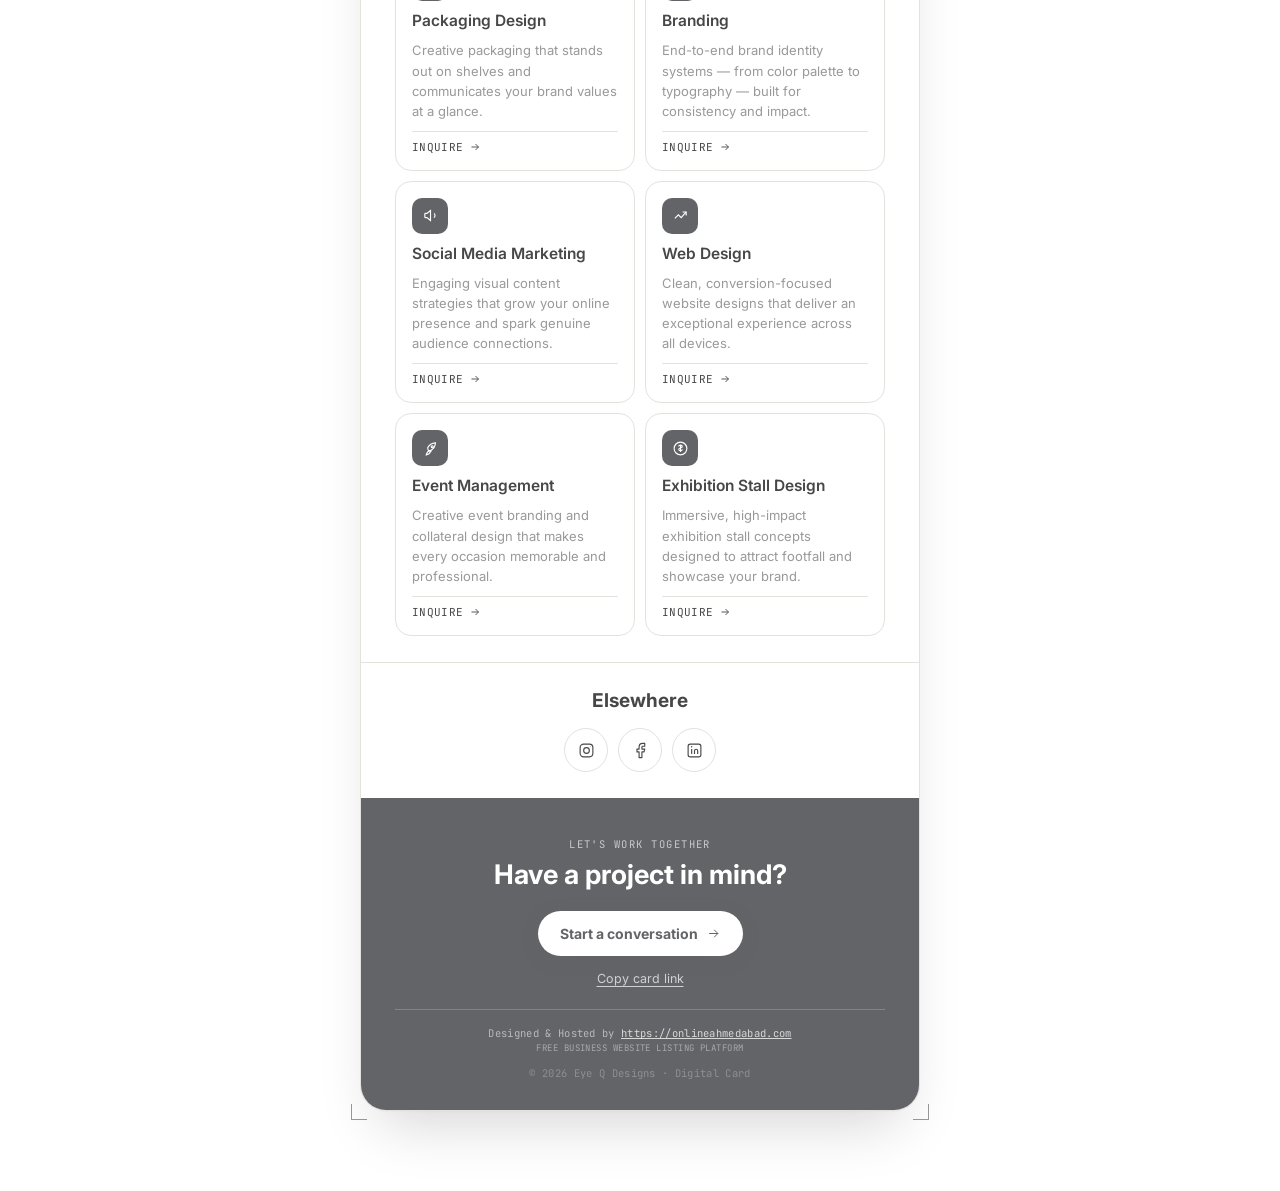
==== commit c6a7e98e: "corrections" ====
--- a/digital-card/index.html
+++ b/digital-card/index.html
@@ -10,7 +10,8 @@
   <meta name="theme-color" content="#0a0a0a">
 
   <!-- Favicon -->
-  <link rel="icon" type="image/x-icon" href="https://onlineahmedabad.com/images/favicon.ico">
+  <link rel="icon" type="image/jpeg" href="images/mono-logo.jpg">
+  <link rel="apple-touch-icon" href="images/mono-logo.jpg">
 
   <!-- Open Graph / Facebook / WhatsApp / LinkedIn -->
   <meta property="og:type" content="website">
--- a/digital-card/style.css
+++ b/digital-card/style.css
@@ -15,9 +15,9 @@
   --line: #e3e2dd;
   /* hairline borders */
   --line-strong: #c9c8c1;
-  --mute: #6c6c65;
+  --mute: #999999;
   /* secondary text */
-  --mute-2: #a6a59d;
+  --mute-2: #c7c7c7;
   /* tertiary / placeholder text */
 
   --font-display: 'Inter', -apple-system, BlinkMacSystemFont, 'Segoe UI', sans-serif;
@@ -28,7 +28,7 @@
   --radius-md: 16px;
   --radius-sm: 10px;
 
-  --shadow-card: 0 1px 2px rgba(10, 10, 10, .04), 0 30px 60px -20px rgba(10, 10, 10, .18);
+  --shadow-card: 0 1px 2px rgba(128, 128, 128, 0.04), 0 30px 60px -20px rgba(10, 10, 10, .18);
 
   --ease: cubic-bezier(.22, 1, .36, 1);
 }
@@ -896,7 +896,7 @@
   width: 36px;
   height: 36px;
   border-radius: 10px;
-  background: #f4a800;
+  background: #636467;
   color: var(--paper);
   display: flex;
   align-items: center;
@@ -983,9 +983,9 @@
 .footer {
   padding: 30px 26px 26px;
   text-align: center;
-  border-top: 1px solid var(--line);
-  background: var(--ink);
-  color: var(--paper);
+  border-top: 1px solid rgba(99, 100, 103, 0.18);
+  background: #636467;
+  color: #ffffff;
 }
 
 .footer__kicker {
@@ -993,7 +993,7 @@
   font-size: 10.5px;
   letter-spacing: .14em;
   text-transform: uppercase;
-  color: rgba(255, 255, 255, .5);
+  color: rgba(255, 255, 255, 0.65);
 }
 
 .footer__title {
@@ -1003,6 +1003,7 @@
   font-size: clamp(22px, 6vw, 27px);
   line-height: 1.2;
   text-align: center;
+  color: #ffffff;
 }
 
 .footer__cta {
@@ -1010,13 +1011,14 @@
   display: inline-flex;
   align-items: center;
   gap: 8px;
-  background: var(--paper);
-  color: var(--ink);
+  background: #ffffff;
+  color: #636467;
   padding: 14px 22px;
   border-radius: 999px;
   font-weight: 700;
   font-size: 14px;
-  transition: transform .2s var(--ease), background .2s var(--ease);
+  transition: transform .2s var(--ease), background .2s var(--ease), box-shadow .2s var(--ease);
+  box-shadow: 0 4px 16px rgba(99, 100, 103, 0.28);
 }
 
 .footer__cta svg {
@@ -1027,6 +1029,7 @@
 
 .footer__cta:hover {
   transform: translateY(-2px);
+  box-shadow: 0 8px 24px rgba(255, 255, 255, 0.38);
 }
 
 .footer__cta:hover svg {
@@ -1037,19 +1040,19 @@
   display: block;
   margin: 14px auto 0;
   font-size: 12.5px;
-  color: rgba(255, 255, 255, .6);
+  color: rgba(255, 255, 255, 0.7);
   text-decoration: underline;
   text-underline-offset: 3px;
   transition: color .2s var(--ease);
 }
 
 .footer__ghost:hover {
-  color: var(--paper);
+  color: #ffffff;
 }
 
 .footer__rule {
   height: 1px;
-  background: rgba(255, 255, 255, .14);
+  background: rgba(255, 255, 255, 0.2);
   margin: 22px 0 16px;
 }
 
@@ -1057,8 +1060,9 @@
   font-family: var(--font-mono);
   font-size: 10.5px;
   letter-spacing: .03em;
-  color: rgba(255, 255, 255, .45);
-}
+  color: rgba(255, 255, 255, 0.55);
+}
+
 
 /* ============ Toast ============ */
 .toast {
@@ -1072,7 +1076,7 @@
   font-weight: 600;
   padding: 12px 20px;
   border-radius: 999px;
-  box-shadow: 0 20px 40px -14px rgba(0, 0, 0, .4);
+  box-shadow: 0 20px 40px -14px rgba(255, 255, 255, 0.4);
   opacity: 0;
   pointer-events: none;
   transition: opacity .3s var(--ease), transform .3s var(--ease);
